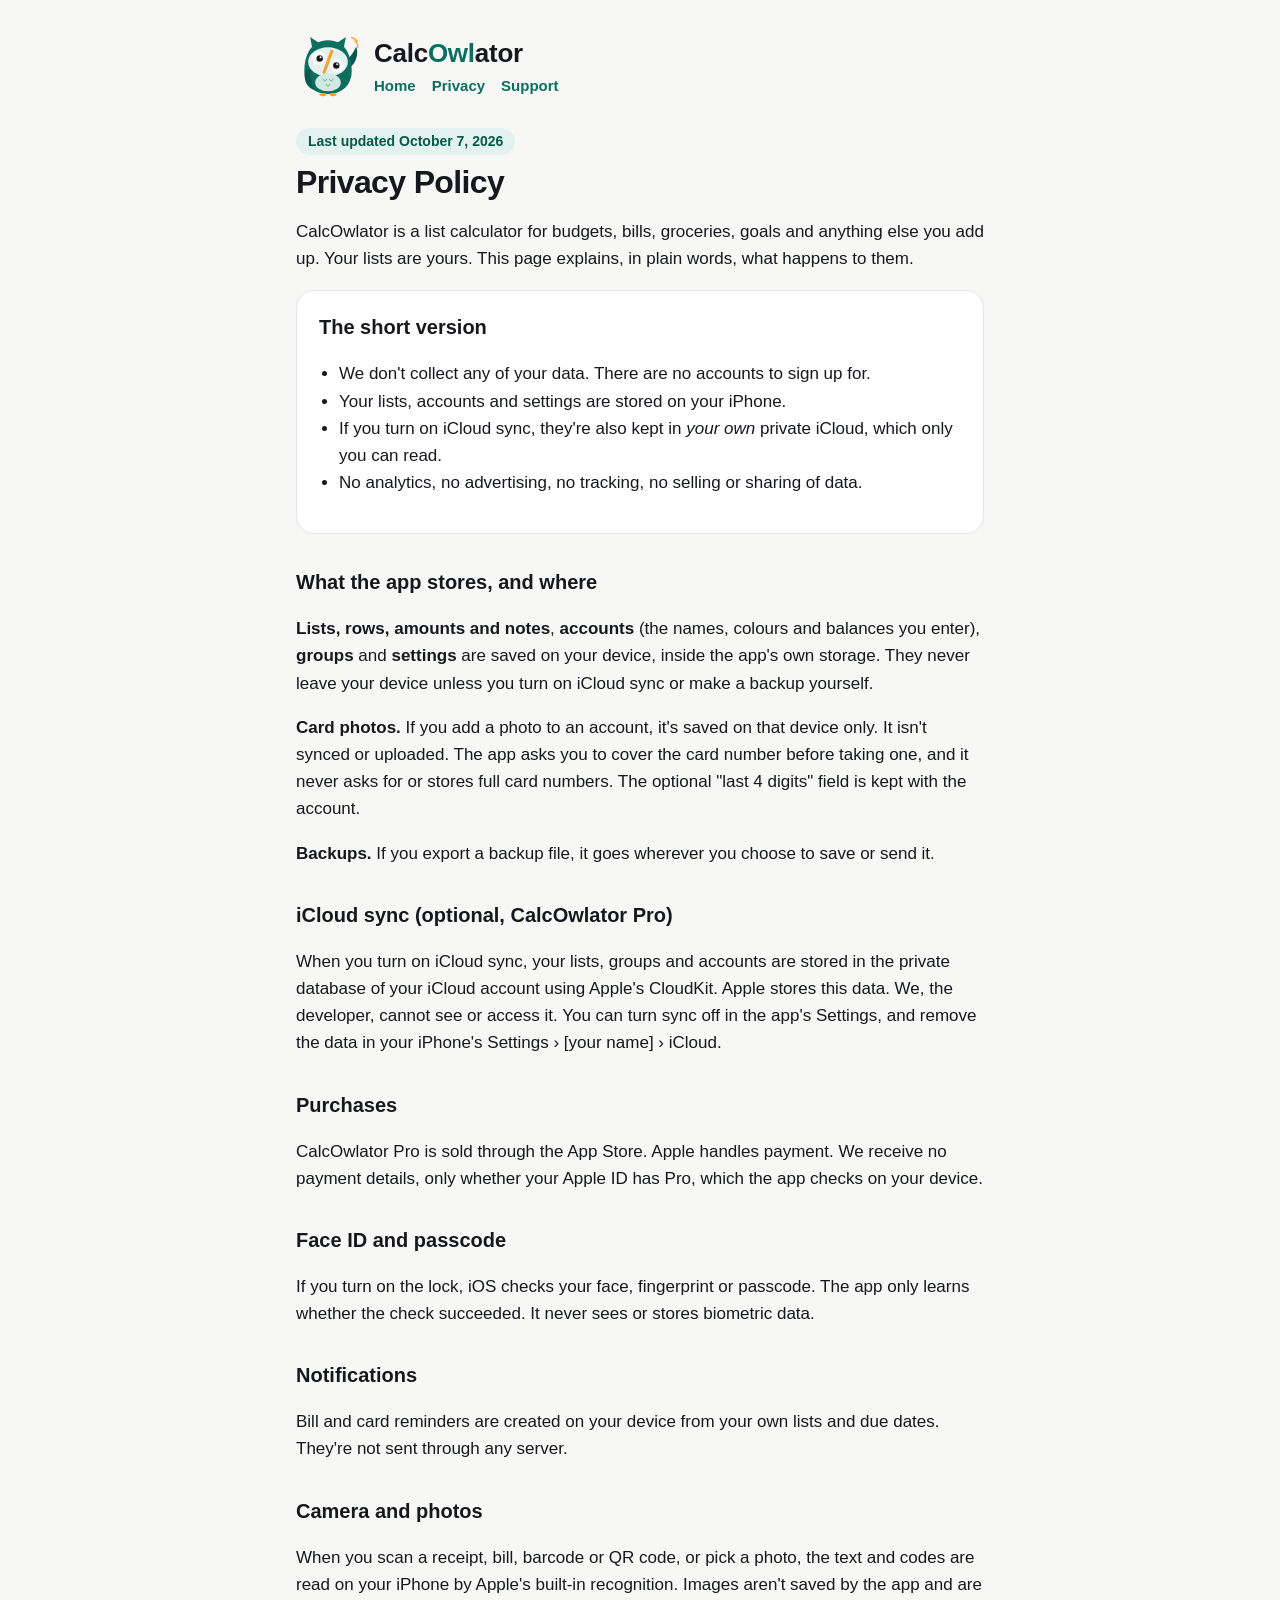
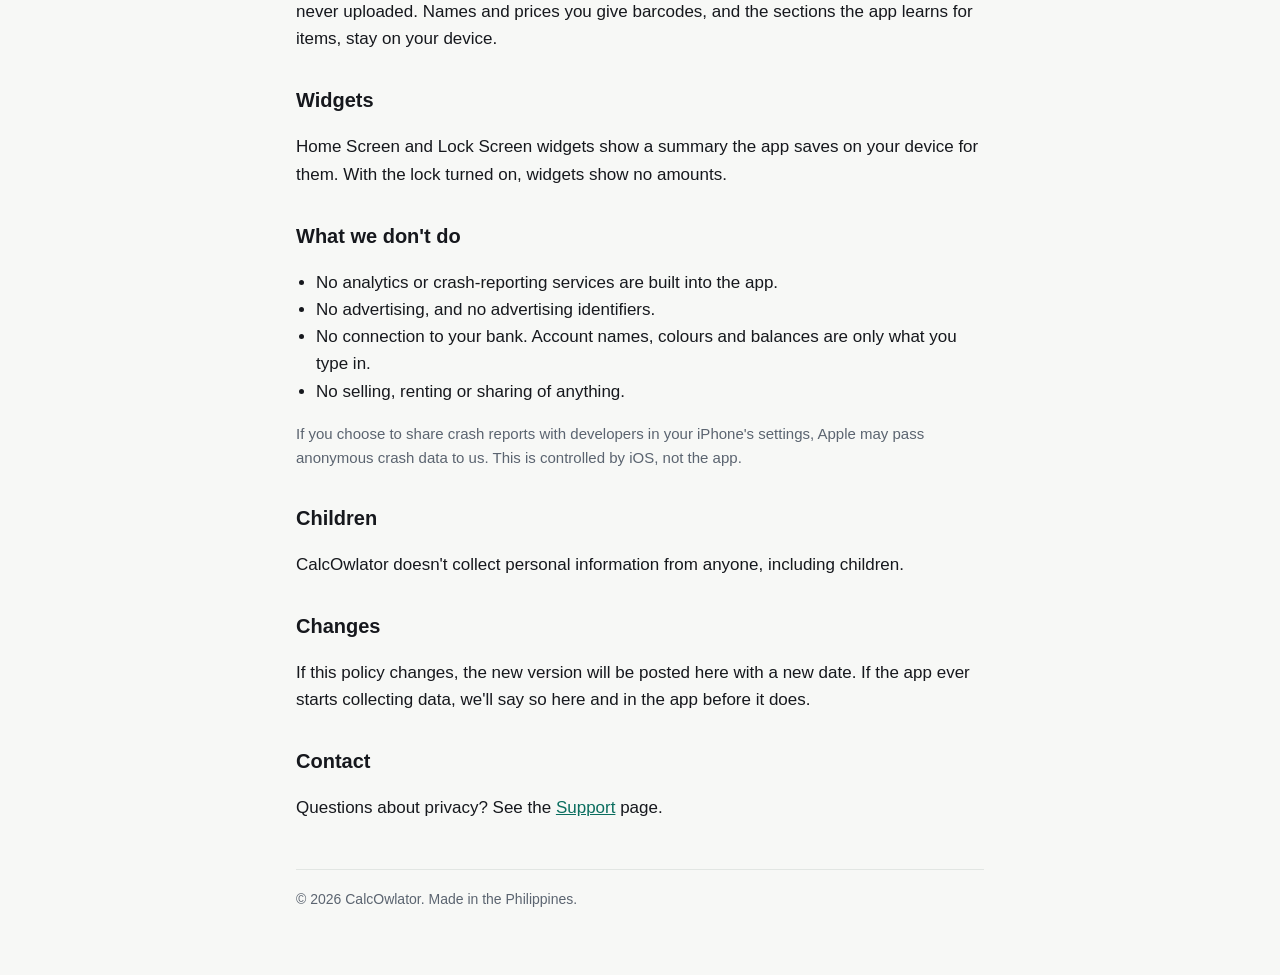
==== privacy.html @ fc88f681 "Update site" ====
<!doctype html>
<html lang="en">
<head>
<meta charset="utf-8">
<meta name="viewport" content="width=device-width, initial-scale=1">
<title>Privacy Policy · CalcOwlator</title>
<meta name="description" content="CalcOwlator keeps your lists on your iPhone. No accounts, no tracking, no ads.">
<link rel="stylesheet" href="style.css">
<link rel="icon" href="owl.svg" type="image/svg+xml">
</head>
<body>
<main>
  <header>
    <img src="owl.svg" alt="">
    <div>
      <a class="brand" href="./">Calc<span>Owl</span>ator</a>
      <nav><a href="./">Home</a><a href="privacy.html">Privacy</a><a href="support.html">Support</a></nav>
    </div>
  </header>

  <span class="pill">Last updated October 7, 2026</span>
  <h1>Privacy Policy</h1>
  <p>CalcOwlator is a list calculator for budgets, bills, groceries, goals and anything else you add up. Your lists are yours. This page explains, in plain words, what happens to them.</p>

  <div class="card">
    <h2>The short version</h2>
    <ul>
      <li>We don't collect any of your data. There are no accounts to sign up for.</li>
      <li>Your lists, accounts and settings are stored on your iPhone.</li>
      <li>If you turn on iCloud sync, they're also kept in <em>your own</em> private iCloud, which only you can read.</li>
      <li>No analytics, no advertising, no tracking, no selling or sharing of data.</li>
    </ul>
  </div>

  <h2>What the app stores, and where</h2>
  <p><strong>Lists, rows, amounts and notes</strong>, <strong>accounts</strong> (the names, colours and balances you enter), <strong>groups</strong> and <strong>settings</strong> are saved on your device, inside the app's own storage. They never leave your device unless you turn on iCloud sync or make a backup yourself.</p>
  <p><strong>Card photos.</strong> If you add a photo to an account, it's saved on that device only. It isn't synced or uploaded. The app asks you to cover the card number before taking one, and it never asks for or stores full card numbers. The optional "last 4 digits" field is kept with the account.</p>
  <p><strong>Backups.</strong> If you export a backup file, it goes wherever you choose to save or send it.</p>

  <h2>iCloud sync (optional, CalcOwlator Pro)</h2>
  <p>When you turn on iCloud sync, your lists, groups and accounts are stored in the private database of your iCloud account using Apple's CloudKit. Apple stores this data. We, the developer, cannot see or access it. You can turn sync off in the app's Settings, and remove the data in your iPhone's Settings › [your name] › iCloud.</p>

  <h2>Purchases</h2>
  <p>CalcOwlator Pro is sold through the App Store. Apple handles payment. We receive no payment details, only whether your Apple ID has Pro, which the app checks on your device.</p>

  <h2>Face ID and passcode</h2>
  <p>If you turn on the lock, iOS checks your face, fingerprint or passcode. The app only learns whether the check succeeded. It never sees or stores biometric data.</p>

  <h2>Notifications</h2>
  <p>Bill and card reminders are created on your device from your own lists and due dates. They're not sent through any server.</p>

  <h2>Camera and photos</h2>
  <p>When you scan a receipt, bill, barcode or QR code, or pick a photo, the text and codes are read on your iPhone by Apple's built-in recognition. Images aren't saved by the app and are never uploaded. Names and prices you give barcodes, and the sections the app learns for items, stay on your device.</p>

  <h2>Widgets</h2>
  <p>Home Screen and Lock Screen widgets show a summary the app saves on your device for them. With the lock turned on, widgets show no amounts.</p>

  <h2>What we don't do</h2>
  <ul>
    <li>No analytics or crash-reporting services are built into the app.</li>
    <li>No advertising, and no advertising identifiers.</li>
    <li>No connection to your bank. Account names, colours and balances are only what you type in.</li>
    <li>No selling, renting or sharing of anything.</li>
  </ul>
  <p class="muted">If you choose to share crash reports with developers in your iPhone's settings, Apple may pass anonymous crash data to us. This is controlled by iOS, not the app.</p>

  <h2>Children</h2>
  <p>CalcOwlator doesn't collect personal information from anyone, including children.</p>

  <h2>Changes</h2>
  <p>If this policy changes, the new version will be posted here with a new date. If the app ever starts collecting data, we'll say so here and in the app before it does.</p>

  <h2>Contact</h2>
  <p>Questions about privacy? See the <a href="support.html">Support</a> page.</p>

  <footer>© 2026 CalcOwlator. Made in the Philippines.</footer>
</main>
</body>
</html>
---- style.css ----
:root {
  --teal: #0B6E5F; --deep: #08584C; --mint: #E3F2EE; --amber: #F2A33A;
  --ink: #16181D; --muted: #5B6470; --bg: #F7F8F6; --card: #FFFFFF; --line: #E2E6E3;
}
@media (prefers-color-scheme: dark) {
  :root { --teal: #3FC2AC; --deep: #2BA591; --mint: #12312C; --ink: #ECEFEC; --muted: #A3ADB5;
          --bg: #0E1211; --card: #161B1A; --line: #26302E; }
}
* { box-sizing: border-box; }
body { margin: 0; background: var(--bg); color: var(--ink);
  font: 17px/1.6 -apple-system, BlinkMacSystemFont, "SF Pro Text", "Segoe UI", Roboto, sans-serif; }
main { max-width: 720px; margin: 0 auto; padding: 32px 16px 64px; }
header { display: flex; align-items: center; gap: 14px; margin-bottom: 28px; }
header img { width: 64px; height: auto; }
.brand { font-weight: 800; font-size: 26px; letter-spacing: -0.01em; text-decoration: none; color: var(--ink); }
.brand span { color: var(--teal); }
nav { display: flex; gap: 16px; flex-wrap: wrap; font-size: 15px; }
nav a { color: var(--teal); text-decoration: none; font-weight: 600; }
h1 { font-size: 32px; line-height: 1.2; margin: 8px 0 6px; letter-spacing: -0.02em; }
h2 { font-size: 20px; margin: 32px 0 6px; }
p, li { color: var(--ink); }
.muted { color: var(--muted); font-size: 15px; }
.card { background: var(--card); border: 1px solid var(--line); border-radius: 18px; padding: 20px 22px; margin: 18px 0; }
.card h2 { margin-top: 0; }
a { color: var(--teal); }
ul { padding-left: 20px; }
footer { margin-top: 48px; color: var(--muted); font-size: 14px; border-top: 1px solid var(--line); padding-top: 18px; }
.pill { display: inline-block; background: var(--mint); color: var(--deep); border-radius: 999px; padding: 2px 12px; font-size: 14px; font-weight: 600; }
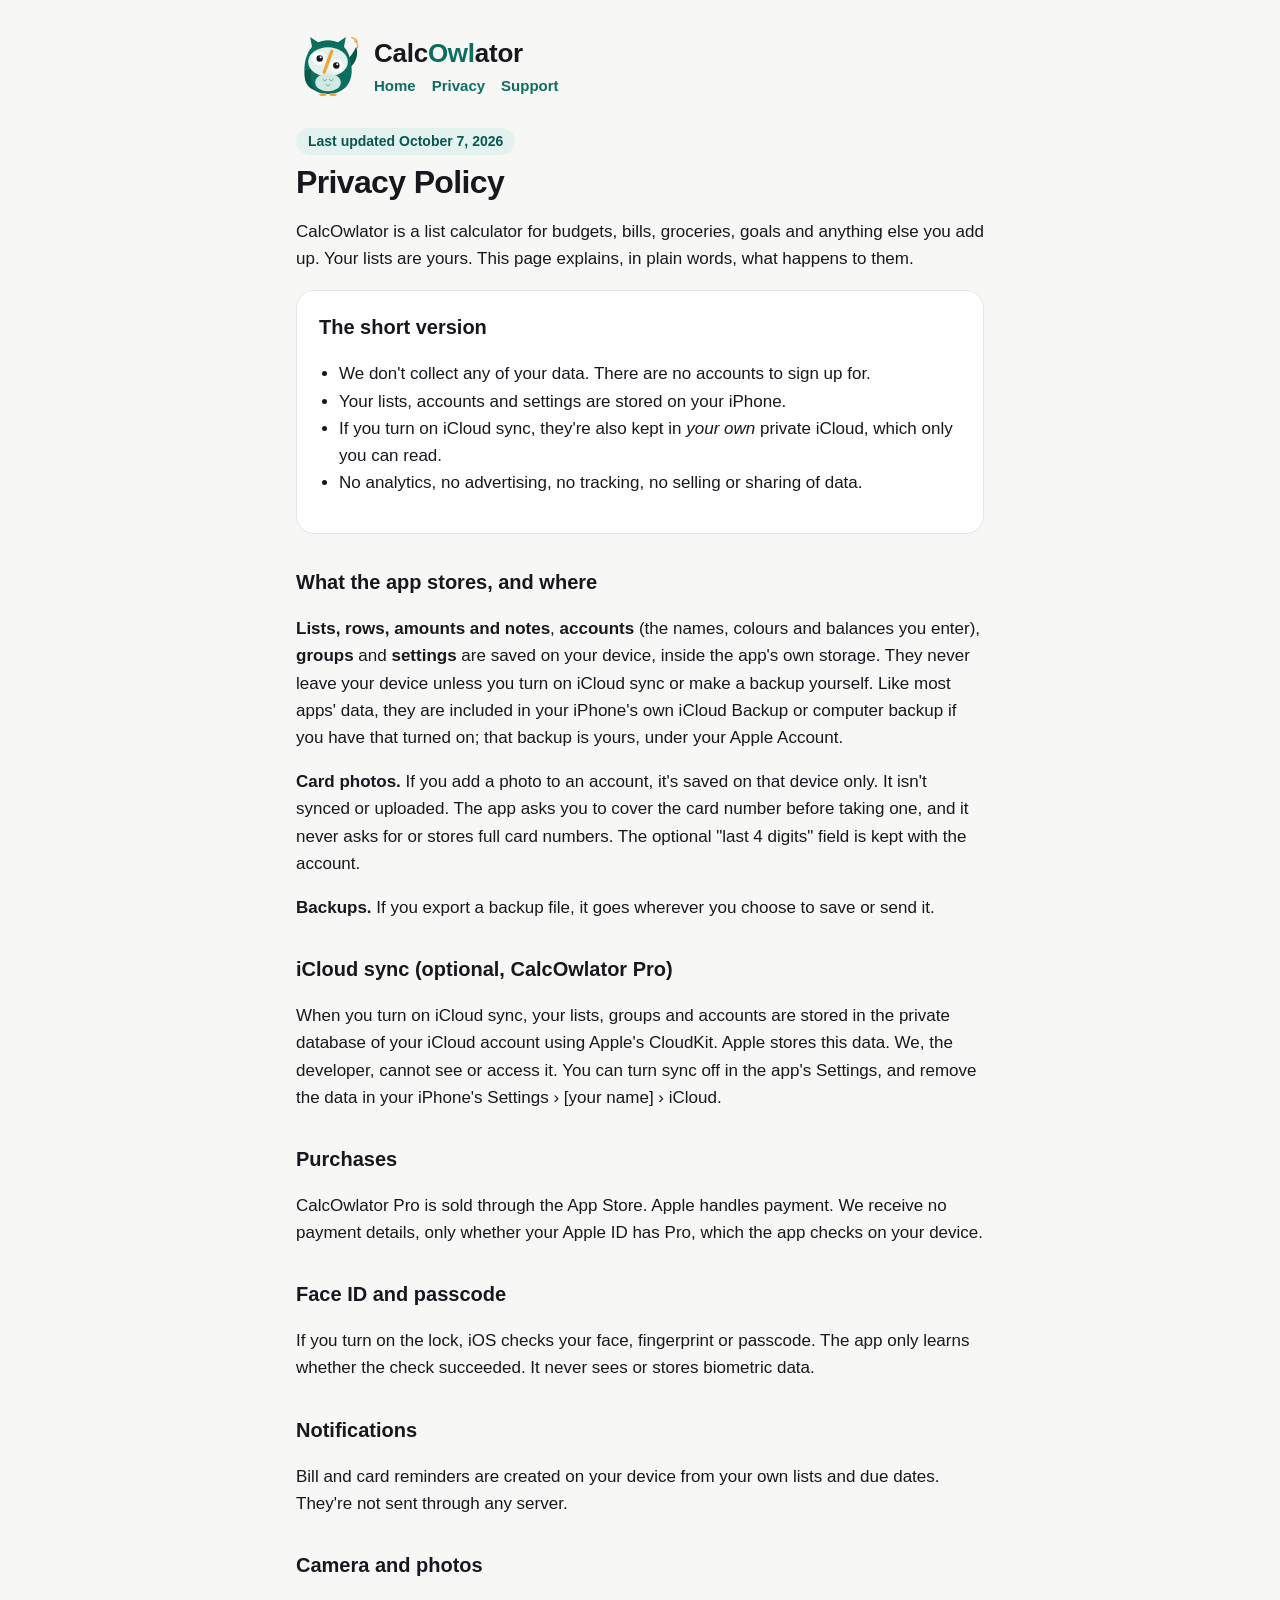
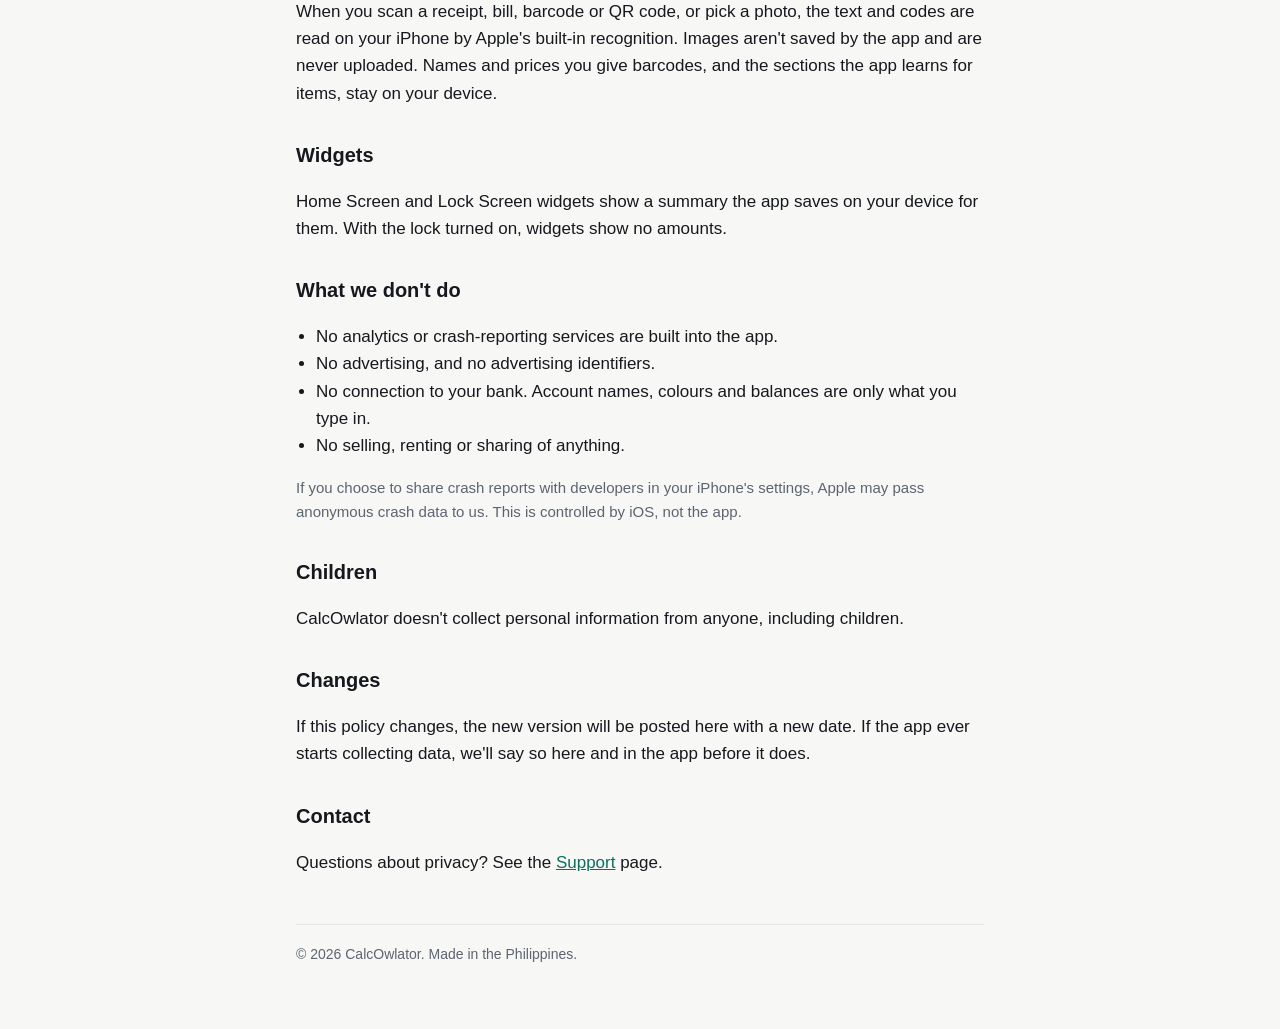
==== commit 2b238160: "Update site" ====
--- a/privacy.html
+++ b/privacy.html
@@ -33,7 +33,7 @@
   </div>
 
   <h2>What the app stores, and where</h2>
-  <p><strong>Lists, rows, amounts and notes</strong>, <strong>accounts</strong> (the names, colours and balances you enter), <strong>groups</strong> and <strong>settings</strong> are saved on your device, inside the app's own storage. They never leave your device unless you turn on iCloud sync or make a backup yourself.</p>
+  <p><strong>Lists, rows, amounts and notes</strong>, <strong>accounts</strong> (the names, colours and balances you enter), <strong>groups</strong> and <strong>settings</strong> are saved on your device, inside the app's own storage. They never leave your device unless you turn on iCloud sync or make a backup yourself. Like most apps' data, they are included in your iPhone's own iCloud Backup or computer backup if you have that turned on; that backup is yours, under your Apple Account.</p>
   <p><strong>Card photos.</strong> If you add a photo to an account, it's saved on that device only. It isn't synced or uploaded. The app asks you to cover the card number before taking one, and it never asks for or stores full card numbers. The optional "last 4 digits" field is kept with the account.</p>
   <p><strong>Backups.</strong> If you export a backup file, it goes wherever you choose to save or send it.</p>
 
